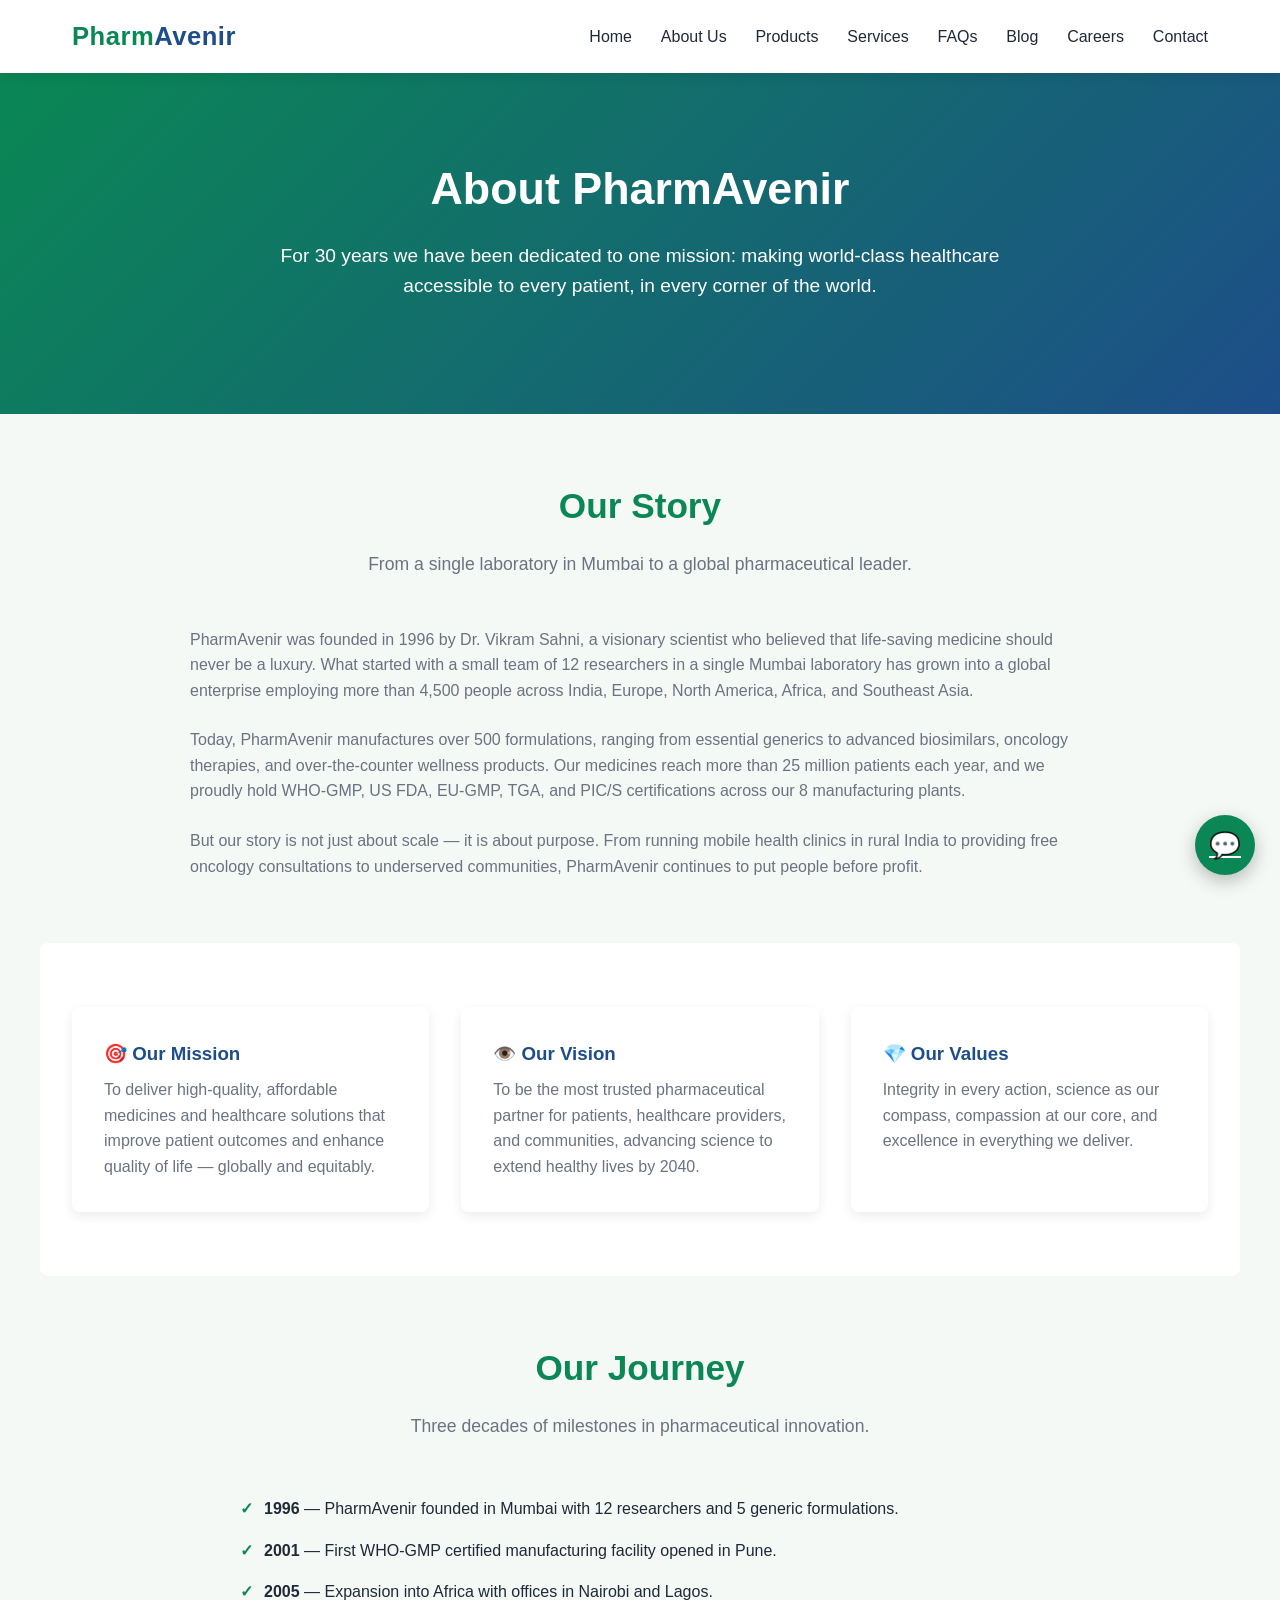
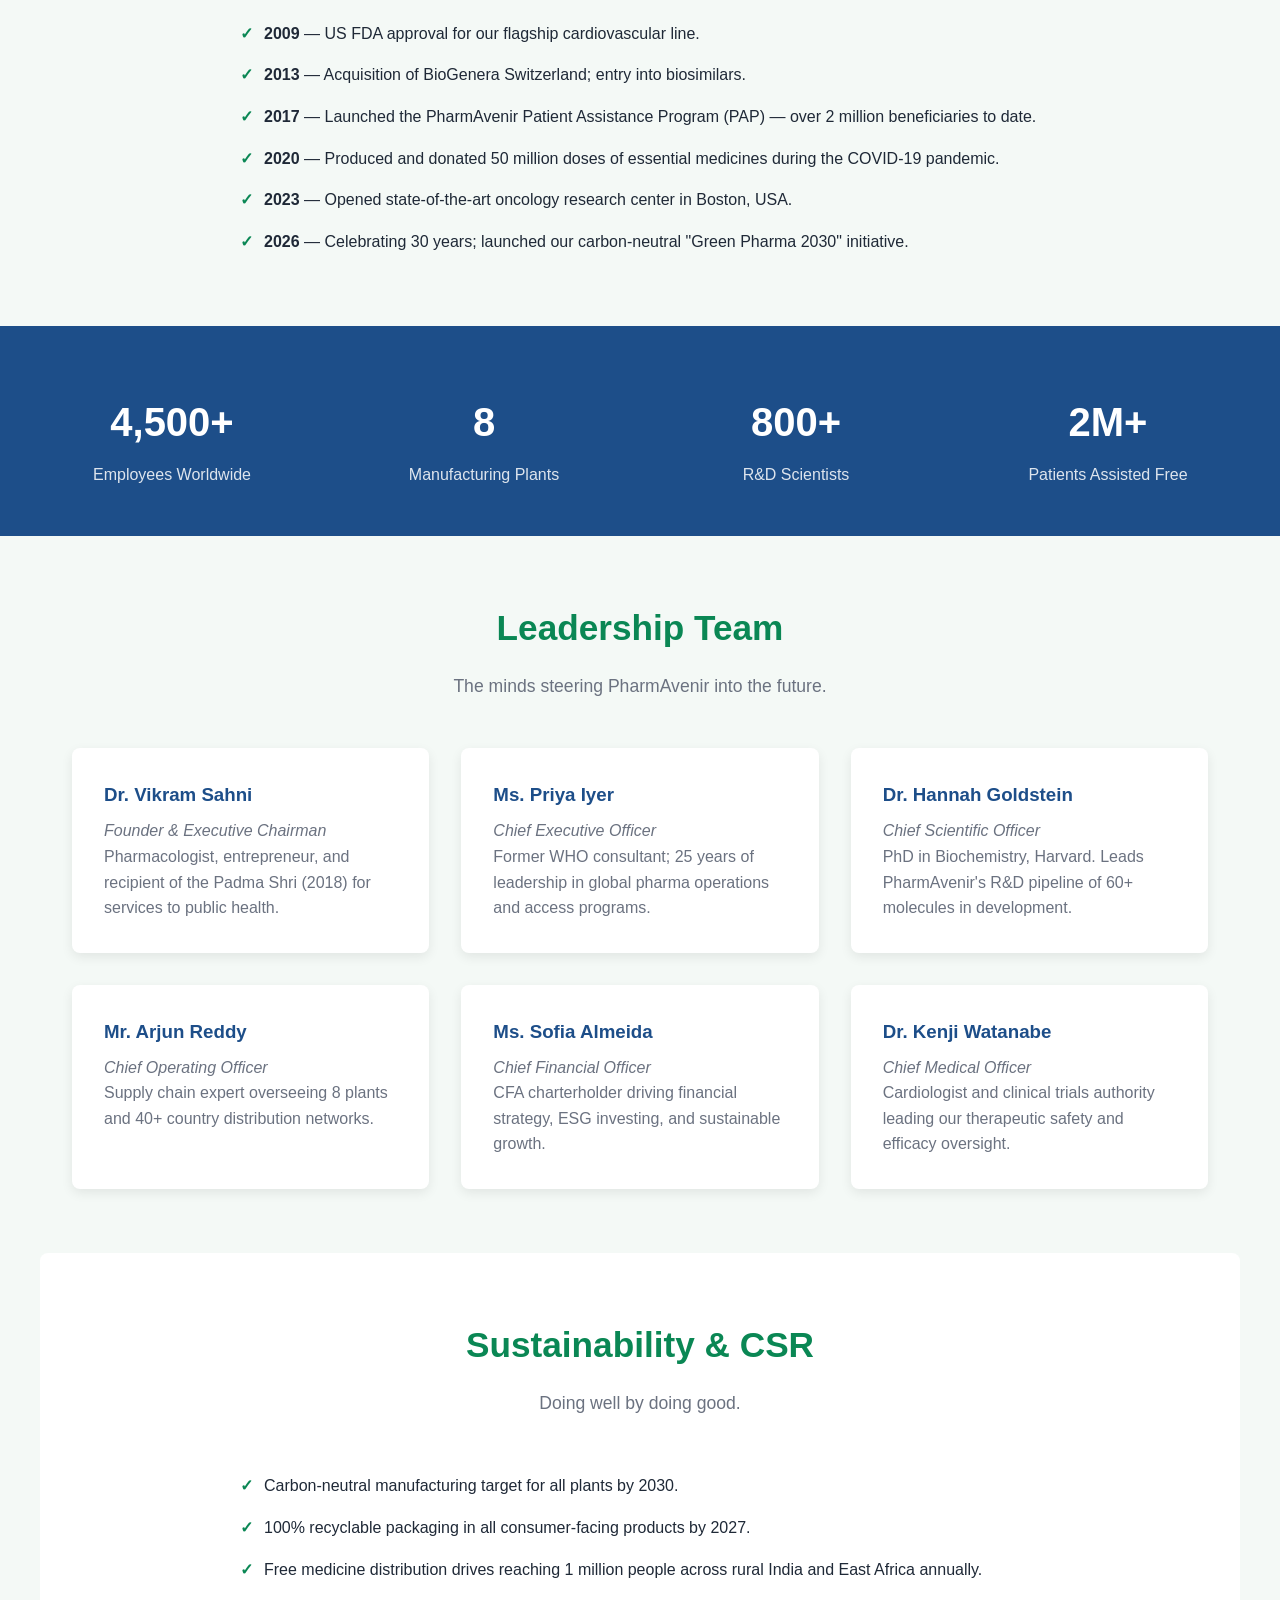
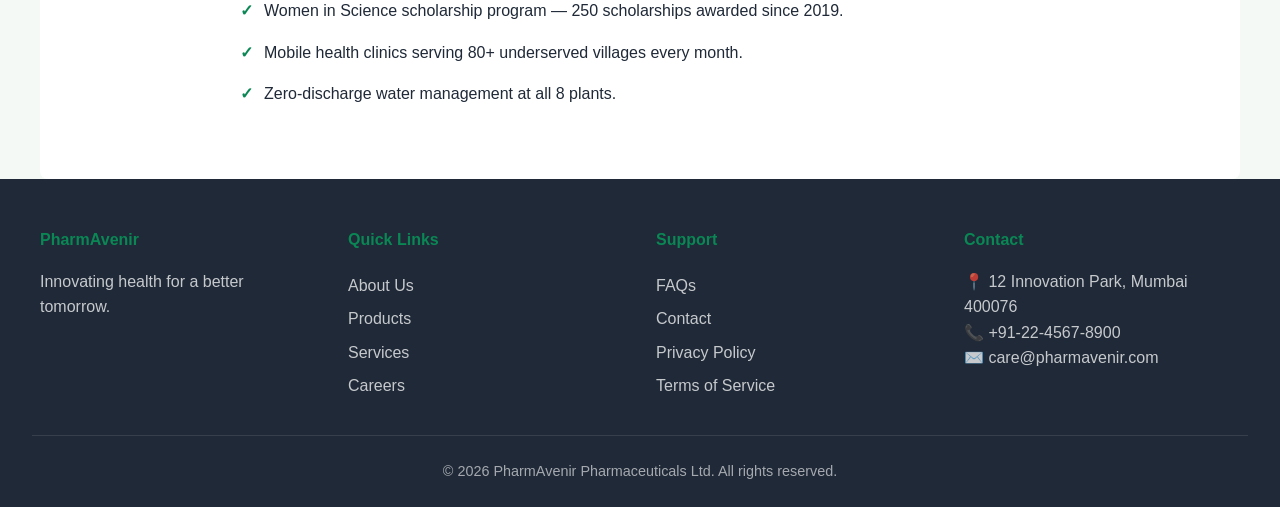
==== about.html @ 667ffffc "Initial commit: PharmAvenir website" ====
<!DOCTYPE html>
<html lang="en">
<head>
<meta charset="UTF-8">
<meta name="viewport" content="width=device-width, initial-scale=1.0">
<title>About Us — PharmAvenir</title>
<meta name="description" content="Learn about PharmAvenir's 30-year journey in pharmaceutical innovation, our mission, vision, leadership team, and commitment to global health.">
<link rel="stylesheet" href="styles.css">
</head>
<body>

<header>
  <div class="nav-container">
    <a href="index.html" class="logo">Pharm<span>Avenir</span></a>
    <nav>
      <ul>
        <li><a href="index.html">Home</a></li>
        <li><a href="about.html">About Us</a></li>
        <li><a href="products.html">Products</a></li>
        <li><a href="services.html">Services</a></li>
        <li><a href="faqs.html">FAQs</a></li>
        <li><a href="blog.html">Blog</a></li>
        <li><a href="careers.html">Careers</a></li>
        <li><a href="contact.html">Contact</a></li>
      </ul>
    </nav>
  </div>
</header>

<section class="hero">
  <h1>About PharmAvenir</h1>
  <p>For 30 years we have been dedicated to one mission: making world-class healthcare accessible to every patient, in every corner of the world.</p>
</section>

<section class="content">
  <h2>Our Story</h2>
  <p class="subtitle">From a single laboratory in Mumbai to a global pharmaceutical leader.</p>
  <p style="max-width:900px;margin:0 auto 1.5rem;color:var(--gray);">
    PharmAvenir was founded in 1996 by Dr. Vikram Sahni, a visionary scientist who believed that life-saving medicine should never be a luxury. What started with a small team of 12 researchers in a single Mumbai laboratory has grown into a global enterprise employing more than 4,500 people across India, Europe, North America, Africa, and Southeast Asia.
  </p>
  <p style="max-width:900px;margin:0 auto 1.5rem;color:var(--gray);">
    Today, PharmAvenir manufactures over 500 formulations, ranging from essential generics to advanced biosimilars, oncology therapies, and over-the-counter wellness products. Our medicines reach more than 25 million patients each year, and we proudly hold WHO-GMP, US FDA, EU-GMP, TGA, and PIC/S certifications across our 8 manufacturing plants.
  </p>
  <p style="max-width:900px;margin:0 auto;color:var(--gray);">
    But our story is not just about scale — it is about purpose. From running mobile health clinics in rural India to providing free oncology consultations to underserved communities, PharmAvenir continues to put people before profit.
  </p>
</section>

<section class="content" style="background:var(--white); border-radius:var(--radius);">
  <div class="grid">
    <div class="card">
      <h3>🎯 Our Mission</h3>
      <p>To deliver high-quality, affordable medicines and healthcare solutions that improve patient outcomes and enhance quality of life — globally and equitably.</p>
    </div>
    <div class="card">
      <h3>👁️ Our Vision</h3>
      <p>To be the most trusted pharmaceutical partner for patients, healthcare providers, and communities, advancing science to extend healthy lives by 2040.</p>
    </div>
    <div class="card">
      <h3>💎 Our Values</h3>
      <p>Integrity in every action, science as our compass, compassion at our core, and excellence in everything we deliver.</p>
    </div>
  </div>
</section>

<section class="content">
  <h2>Our Journey</h2>
  <p class="subtitle">Three decades of milestones in pharmaceutical innovation.</p>
  <ul class="styled" style="max-width:800px;margin:0 auto;">
    <li><strong>1996</strong> — PharmAvenir founded in Mumbai with 12 researchers and 5 generic formulations.</li>
    <li><strong>2001</strong> — First WHO-GMP certified manufacturing facility opened in Pune.</li>
    <li><strong>2005</strong> — Expansion into Africa with offices in Nairobi and Lagos.</li>
    <li><strong>2009</strong> — US FDA approval for our flagship cardiovascular line.</li>
    <li><strong>2013</strong> — Acquisition of BioGenera Switzerland; entry into biosimilars.</li>
    <li><strong>2017</strong> — Launched the PharmAvenir Patient Assistance Program (PAP) — over 2 million beneficiaries to date.</li>
    <li><strong>2020</strong> — Produced and donated 50 million doses of essential medicines during the COVID-19 pandemic.</li>
    <li><strong>2023</strong> — Opened state-of-the-art oncology research center in Boston, USA.</li>
    <li><strong>2026</strong> — Celebrating 30 years; launched our carbon-neutral "Green Pharma 2030" initiative.</li>
  </ul>
</section>

<section class="stats">
  <div class="grid">
    <div><h3>4,500+</h3><p>Employees Worldwide</p></div>
    <div><h3>8</h3><p>Manufacturing Plants</p></div>
    <div><h3>800+</h3><p>R&D Scientists</p></div>
    <div><h3>2M+</h3><p>Patients Assisted Free</p></div>
  </div>
</section>

<section class="content">
  <h2>Leadership Team</h2>
  <p class="subtitle">The minds steering PharmAvenir into the future.</p>
  <div class="grid">
    <div class="card">
      <h3>Dr. Vikram Sahni</h3>
      <p><em>Founder & Executive Chairman</em></p>
      <p>Pharmacologist, entrepreneur, and recipient of the Padma Shri (2018) for services to public health.</p>
    </div>
    <div class="card">
      <h3>Ms. Priya Iyer</h3>
      <p><em>Chief Executive Officer</em></p>
      <p>Former WHO consultant; 25 years of leadership in global pharma operations and access programs.</p>
    </div>
    <div class="card">
      <h3>Dr. Hannah Goldstein</h3>
      <p><em>Chief Scientific Officer</em></p>
      <p>PhD in Biochemistry, Harvard. Leads PharmAvenir's R&D pipeline of 60+ molecules in development.</p>
    </div>
    <div class="card">
      <h3>Mr. Arjun Reddy</h3>
      <p><em>Chief Operating Officer</em></p>
      <p>Supply chain expert overseeing 8 plants and 40+ country distribution networks.</p>
    </div>
    <div class="card">
      <h3>Ms. Sofia Almeida</h3>
      <p><em>Chief Financial Officer</em></p>
      <p>CFA charterholder driving financial strategy, ESG investing, and sustainable growth.</p>
    </div>
    <div class="card">
      <h3>Dr. Kenji Watanabe</h3>
      <p><em>Chief Medical Officer</em></p>
      <p>Cardiologist and clinical trials authority leading our therapeutic safety and efficacy oversight.</p>
    </div>
  </div>
</section>

<section class="content" style="background:var(--white); border-radius:var(--radius);">
  <h2>Sustainability & CSR</h2>
  <p class="subtitle">Doing well by doing good.</p>
  <ul class="styled" style="max-width:800px;margin:0 auto;">
    <li>Carbon-neutral manufacturing target for all plants by 2030.</li>
    <li>100% recyclable packaging in all consumer-facing products by 2027.</li>
    <li>Free medicine distribution drives reaching 1 million people across rural India and East Africa annually.</li>
    <li>Women in Science scholarship program — 250 scholarships awarded since 2019.</li>
    <li>Mobile health clinics serving 80+ underserved villages every month.</li>
    <li>Zero-discharge water management at all 8 plants.</li>
  </ul>
</section>

<a class="chatbot-bubble" href="#" title="Chat with PharmaBot">💬</a>

<footer>
  <div class="footer-grid">
    <div>
      <h4>PharmAvenir</h4>
      <p style="color:rgba(255,255,255,0.75);">Innovating health for a better tomorrow.</p>
    </div>
    <div>
      <h4>Quick Links</h4>
      <a href="about.html">About Us</a>
      <a href="products.html">Products</a>
      <a href="services.html">Services</a>
      <a href="careers.html">Careers</a>
    </div>
    <div>
      <h4>Support</h4>
      <a href="faqs.html">FAQs</a>
      <a href="contact.html">Contact</a>
      <a href="privacy.html">Privacy Policy</a>
      <a href="terms.html">Terms of Service</a>
    </div>
    <div>
      <h4>Contact</h4>
      <p style="color:rgba(255,255,255,0.75);">📍 12 Innovation Park, Mumbai 400076</p>
      <p style="color:rgba(255,255,255,0.75);">📞 +91-22-4567-8900</p>
      <p style="color:rgba(255,255,255,0.75);">✉️ care@pharmavenir.com</p>
    </div>
  </div>
  <div class="footer-bottom">&copy; 2026 PharmAvenir Pharmaceuticals Ltd. All rights reserved.</div>
</footer>

</body>
</html>
---- styles.css ----
/* ================================
   PharmAvenir — Global Stylesheet
   ================================ */

* { margin: 0; padding: 0; box-sizing: border-box; }

:root {
  --primary: #0a8754;
  --primary-dark: #066a40;
  --accent: #1d4e89;
  --light: #f4f9f6;
  --gray: #6b7280;
  --dark: #1f2937;
  --white: #ffffff;
  --shadow: 0 4px 12px rgba(0, 0, 0, 0.08);
  --radius: 8px;
}

body {
  font-family: 'Segoe UI', Tahoma, Geneva, Verdana, sans-serif;
  line-height: 1.6;
  color: var(--dark);
  background: var(--light);
}

/* ===== Header & Navigation ===== */
header {
  background: var(--white);
  box-shadow: var(--shadow);
  position: sticky;
  top: 0;
  z-index: 100;
}
.nav-container {
  max-width: 1200px;
  margin: 0 auto;
  padding: 1rem 2rem;
  display: flex;
  justify-content: space-between;
  align-items: center;
  flex-wrap: wrap;
}
.logo {
  font-size: 1.6rem;
  font-weight: 700;
  color: var(--primary);
  text-decoration: none;
  letter-spacing: 0.5px;
}
.logo span { color: var(--accent); }
nav ul {
  list-style: none;
  display: flex;
  gap: 1.8rem;
  flex-wrap: wrap;
}
nav a {
  text-decoration: none;
  color: var(--dark);
  font-weight: 500;
  transition: color 0.3s;
}
nav a:hover { color: var(--primary); }

/* ===== Hero Section ===== */
.hero {
  background: linear-gradient(135deg, var(--primary) 0%, var(--accent) 100%);
  color: var(--white);
  padding: 5rem 2rem;
  text-align: center;
}
.hero h1 {
  font-size: 2.8rem;
  margin-bottom: 1rem;
}
.hero p {
  font-size: 1.2rem;
  max-width: 750px;
  margin: 0 auto 2rem;
}
.btn {
  display: inline-block;
  padding: 0.85rem 2rem;
  background: var(--white);
  color: var(--primary);
  border-radius: var(--radius);
  text-decoration: none;
  font-weight: 600;
  transition: transform 0.3s, box-shadow 0.3s;
  border: none;
  cursor: pointer;
}
.btn:hover {
  transform: translateY(-3px);
  box-shadow: 0 8px 20px rgba(0,0,0,0.2);
}
.btn-primary {
  background: var(--primary);
  color: var(--white);
}
.btn-primary:hover { background: var(--primary-dark); }

/* ===== Sections ===== */
section.content {
  max-width: 1200px;
  margin: 0 auto;
  padding: 4rem 2rem;
}
h2 {
  font-size: 2.2rem;
  color: var(--primary);
  margin-bottom: 1rem;
  text-align: center;
}
h3 { color: var(--accent); margin: 1rem 0 0.5rem; }
.subtitle {
  text-align: center;
  color: var(--gray);
  font-size: 1.1rem;
  margin-bottom: 3rem;
}

/* ===== Card Grid ===== */
.grid {
  display: grid;
  grid-template-columns: repeat(auto-fit, minmax(280px, 1fr));
  gap: 2rem;
}
.card {
  background: var(--white);
  padding: 2rem;
  border-radius: var(--radius);
  box-shadow: var(--shadow);
  transition: transform 0.3s, box-shadow 0.3s;
}
.card:hover {
  transform: translateY(-5px);
  box-shadow: 0 10px 25px rgba(0,0,0,0.12);
}
.card .icon {
  font-size: 2.5rem;
  margin-bottom: 1rem;
}
.card h3 { margin-top: 0; }
.card p { color: var(--gray); }

/* ===== Lists ===== */
ul.styled {
  list-style: none;
  padding-left: 0;
}
ul.styled li {
  padding: 0.5rem 0 0.5rem 1.5rem;
  position: relative;
}
ul.styled li::before {
  content: "✓";
  color: var(--primary);
  font-weight: bold;
  position: absolute;
  left: 0;
}

/* ===== FAQ ===== */
.faq-item {
  background: var(--white);
  margin-bottom: 1rem;
  padding: 1.5rem 2rem;
  border-radius: var(--radius);
  border-left: 4px solid var(--primary);
  box-shadow: var(--shadow);
}
.faq-item h3 {
  color: var(--accent);
  margin-bottom: 0.5rem;
}

/* ===== Forms ===== */
.form-container {
  max-width: 700px;
  margin: 0 auto;
  background: var(--white);
  padding: 2.5rem;
  border-radius: var(--radius);
  box-shadow: var(--shadow);
}
.form-group {
  margin-bottom: 1.2rem;
}
label {
  display: block;
  font-weight: 600;
  margin-bottom: 0.4rem;
  color: var(--dark);
}
input, textarea, select {
  width: 100%;
  padding: 0.75rem;
  border: 1px solid #d1d5db;
  border-radius: var(--radius);
  font-size: 1rem;
  font-family: inherit;
}
textarea { resize: vertical; min-height: 120px; }
input:focus, textarea:focus, select:focus {
  outline: none;
  border-color: var(--primary);
  box-shadow: 0 0 0 3px rgba(10,135,84,0.1);
}

/* ===== Two Column ===== */
.two-col {
  display: grid;
  grid-template-columns: 1fr 1fr;
  gap: 3rem;
  align-items: center;
}
.two-col p { margin-bottom: 1rem; color: var(--gray); }

/* ===== Stats Banner ===== */
.stats {
  background: var(--accent);
  color: var(--white);
  padding: 3rem 2rem;
}
.stats .grid { text-align: center; }
.stats h3 {
  font-size: 2.5rem;
  color: var(--white);
}
.stats p { color: rgba(255,255,255,0.85); }

/* ===== Footer ===== */
footer {
  background: var(--dark);
  color: var(--white);
  padding: 3rem 2rem 1.5rem;
}
.footer-grid {
  max-width: 1200px;
  margin: 0 auto;
  display: grid;
  grid-template-columns: repeat(auto-fit, minmax(200px, 1fr));
  gap: 2rem;
  margin-bottom: 2rem;
}
.footer-grid h4 {
  color: var(--primary);
  margin-bottom: 1rem;
}
.footer-grid a {
  color: rgba(255,255,255,0.75);
  text-decoration: none;
  display: block;
  padding: 0.25rem 0;
}
.footer-grid a:hover { color: var(--white); }
.footer-bottom {
  border-top: 1px solid rgba(255,255,255,0.1);
  padding-top: 1.5rem;
  text-align: center;
  color: rgba(255,255,255,0.6);
  font-size: 0.9rem;
}

/* ===== Chatbot Bubble ===== */
.chatbot-bubble {
  position: fixed;
  bottom: 25px;
  right: 25px;
  background: var(--primary);
  color: var(--white);
  width: 60px;
  height: 60px;
  border-radius: 50%;
  display: flex;
  align-items: center;
  justify-content: center;
  font-size: 1.6rem;
  cursor: pointer;
  box-shadow: 0 6px 18px rgba(0,0,0,0.25);
  z-index: 999;
  transition: transform 0.3s;
}
.chatbot-bubble:hover { transform: scale(1.1); }

/* ===== Tables ===== */
table {
  width: 100%;
  border-collapse: collapse;
  background: var(--white);
  border-radius: var(--radius);
  overflow: hidden;
  box-shadow: var(--shadow);
}
th, td {
  padding: 1rem;
  text-align: left;
  border-bottom: 1px solid #e5e7eb;
}
th { background: var(--primary); color: var(--white); }

/* ===== Responsive ===== */
@media (max-width: 768px) {
  .hero h1 { font-size: 2rem; }
  .two-col { grid-template-columns: 1fr; }
  nav ul { gap: 1rem; font-size: 0.95rem; }
  .nav-container { padding: 1rem; }
}
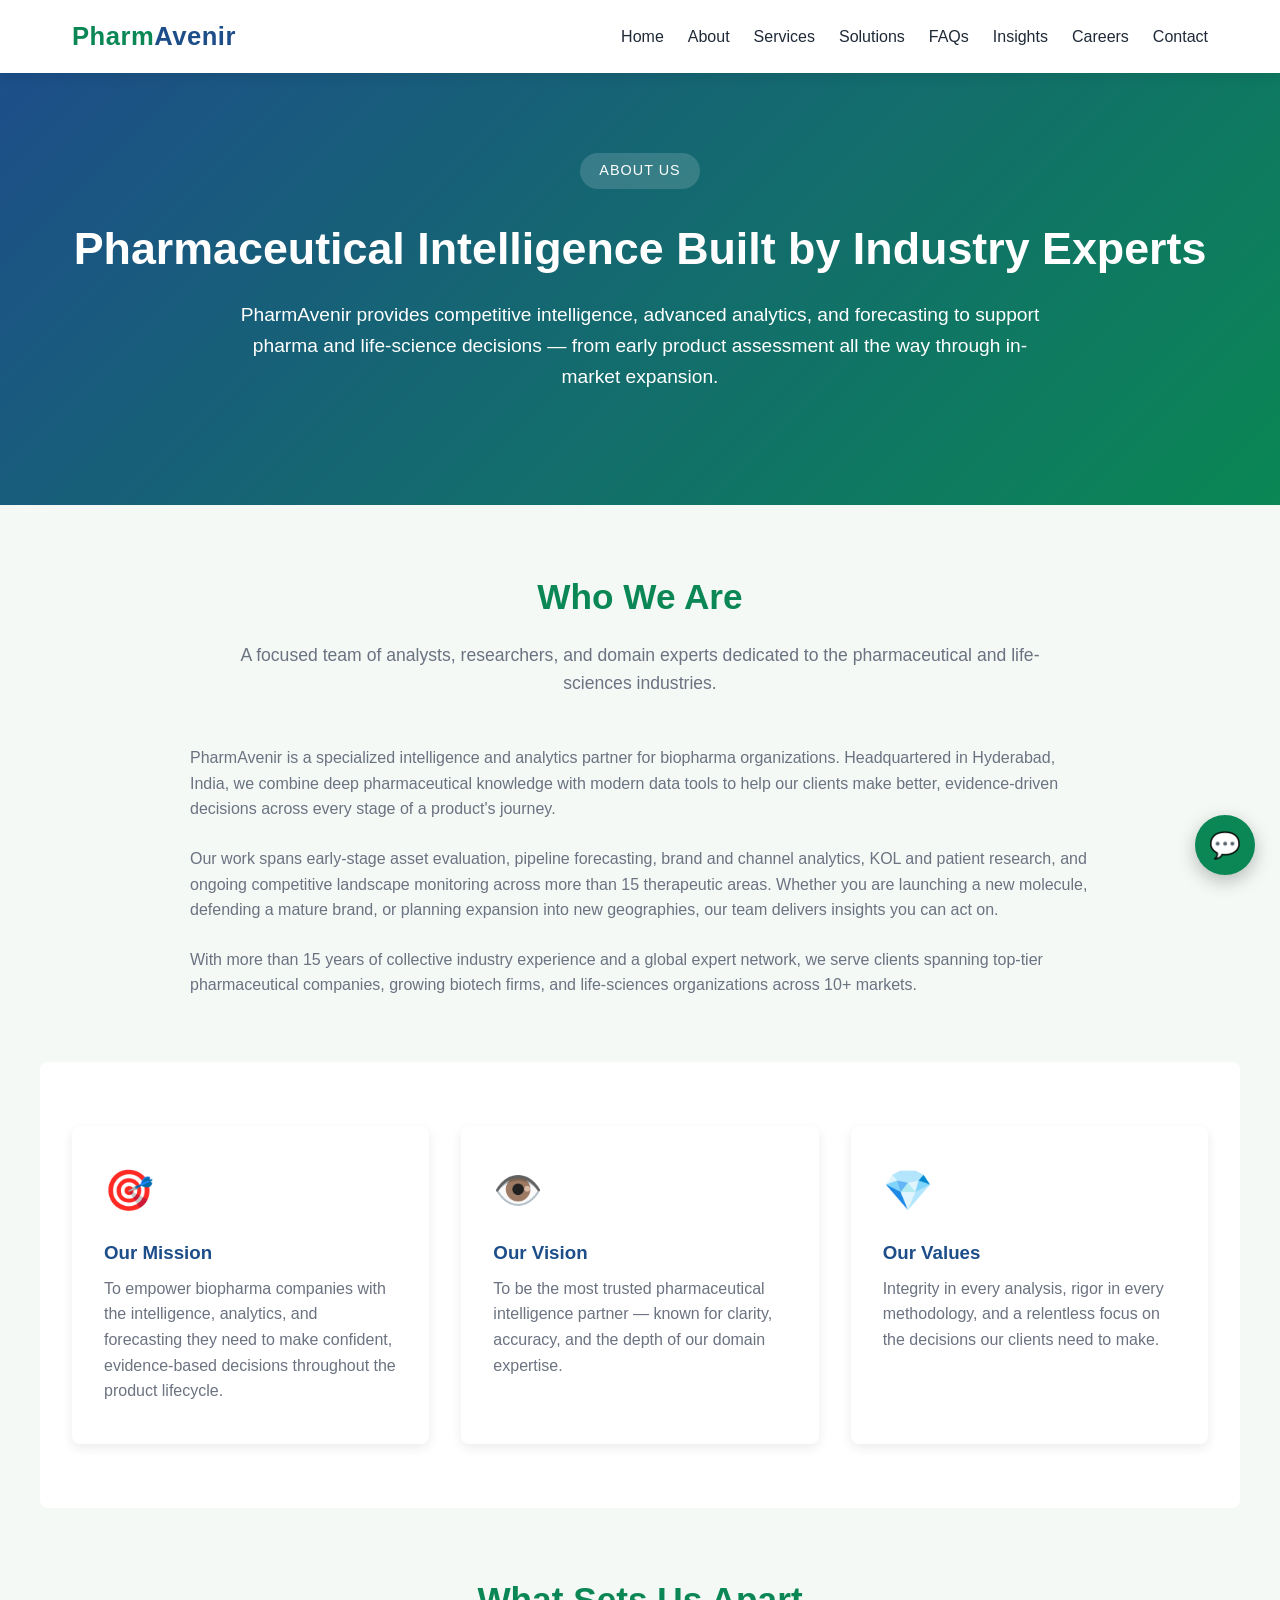
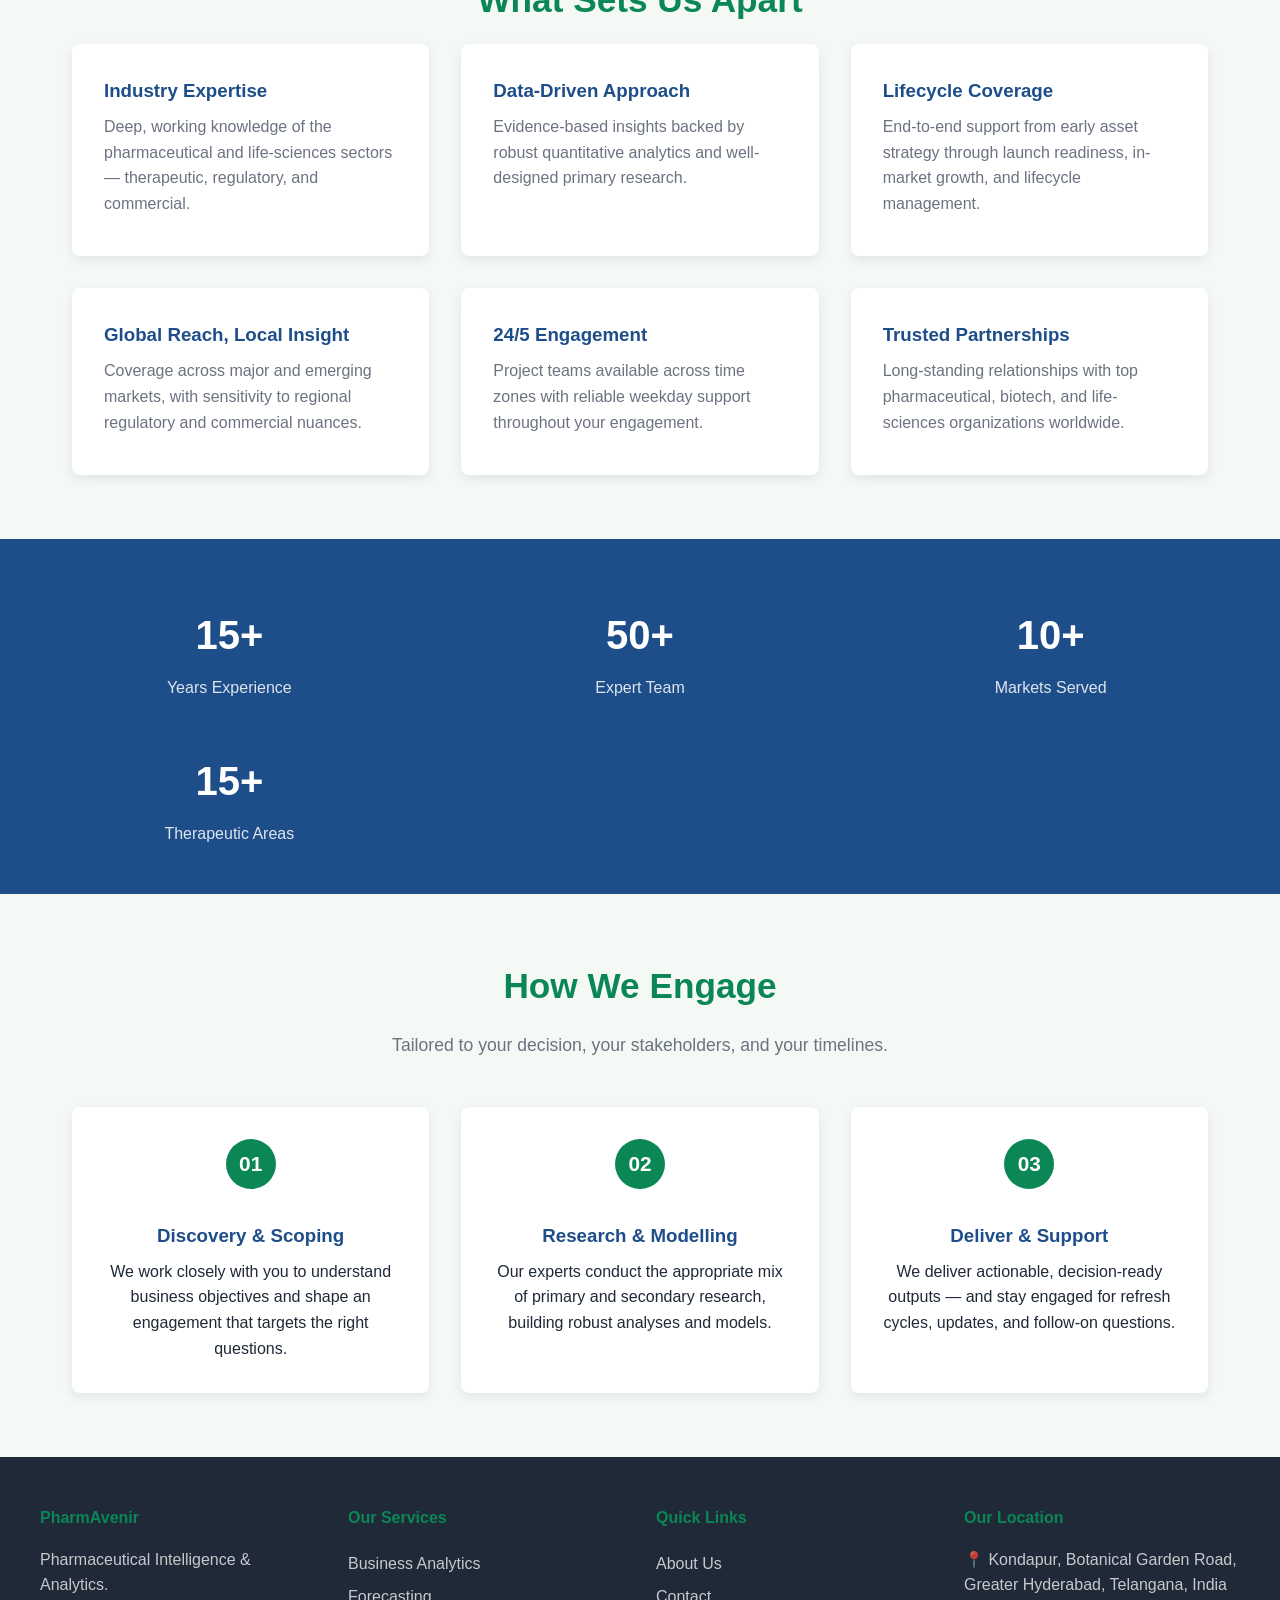
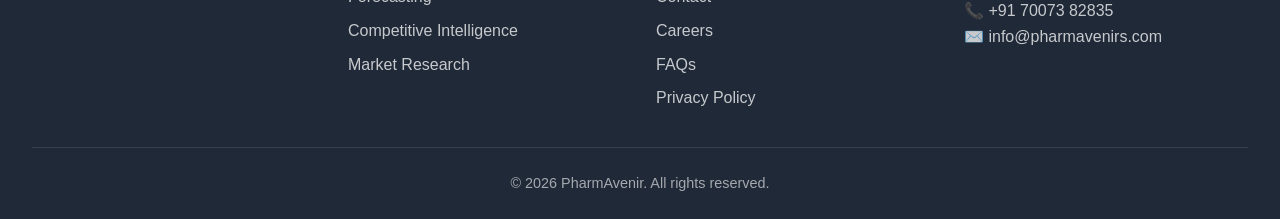
==== commit d4525f28: "Update website with final content" ====
--- a/about.html
+++ b/about.html
@@ -4,7 +4,7 @@
 <meta charset="UTF-8">
 <meta name="viewport" content="width=device-width, initial-scale=1.0">
 <title>About Us — PharmAvenir</title>
-<meta name="description" content="Learn about PharmAvenir's 30-year journey in pharmaceutical innovation, our mission, vision, leadership team, and commitment to global health.">
+<meta name="description" content="PharmAvenir is a pharmaceutical intelligence and analytics consultancy headquartered in Hyderabad, India, supporting biopharma decisions across the product lifecycle.">
 <link rel="stylesheet" href="styles.css">
 </head>
 <body>
@@ -15,11 +15,11 @@
     <nav>
       <ul>
         <li><a href="index.html">Home</a></li>
-        <li><a href="about.html">About Us</a></li>
-        <li><a href="products.html">Products</a></li>
+        <li><a href="about.html">About</a></li>
         <li><a href="services.html">Services</a></li>
+        <li><a href="products.html">Solutions</a></li>
         <li><a href="faqs.html">FAQs</a></li>
-        <li><a href="blog.html">Blog</a></li>
+        <li><a href="blog.html">Insights</a></li>
         <li><a href="careers.html">Careers</a></li>
         <li><a href="contact.html">Contact</a></li>
       </ul>
@@ -28,146 +28,116 @@
 </header>
 
 <section class="hero">
-  <h1>About PharmAvenir</h1>
-  <p>For 30 years we have been dedicated to one mission: making world-class healthcare accessible to every patient, in every corner of the world.</p>
+  <span class="tag">ABOUT US</span>
+  <h1>Pharmaceutical Intelligence Built by Industry Experts</h1>
+  <p>PharmAvenir provides competitive intelligence, advanced analytics, and forecasting to support pharma and life-science decisions — from early product assessment all the way through in-market expansion.</p>
 </section>
 
 <section class="content">
-  <h2>Our Story</h2>
-  <p class="subtitle">From a single laboratory in Mumbai to a global pharmaceutical leader.</p>
+  <h2>Who We Are</h2>
+  <p class="subtitle">A focused team of analysts, researchers, and domain experts dedicated to the pharmaceutical and life-sciences industries.</p>
   <p style="max-width:900px;margin:0 auto 1.5rem;color:var(--gray);">
-    PharmAvenir was founded in 1996 by Dr. Vikram Sahni, a visionary scientist who believed that life-saving medicine should never be a luxury. What started with a small team of 12 researchers in a single Mumbai laboratory has grown into a global enterprise employing more than 4,500 people across India, Europe, North America, Africa, and Southeast Asia.
+    PharmAvenir is a specialized intelligence and analytics partner for biopharma organizations. Headquartered in Hyderabad, India, we combine deep pharmaceutical knowledge with modern data tools to help our clients make better, evidence-driven decisions across every stage of a product's journey.
   </p>
   <p style="max-width:900px;margin:0 auto 1.5rem;color:var(--gray);">
-    Today, PharmAvenir manufactures over 500 formulations, ranging from essential generics to advanced biosimilars, oncology therapies, and over-the-counter wellness products. Our medicines reach more than 25 million patients each year, and we proudly hold WHO-GMP, US FDA, EU-GMP, TGA, and PIC/S certifications across our 8 manufacturing plants.
+    Our work spans early-stage asset evaluation, pipeline forecasting, brand and channel analytics, KOL and patient research, and ongoing competitive landscape monitoring across more than 15 therapeutic areas. Whether you are launching a new molecule, defending a mature brand, or planning expansion into new geographies, our team delivers insights you can act on.
   </p>
   <p style="max-width:900px;margin:0 auto;color:var(--gray);">
-    But our story is not just about scale — it is about purpose. From running mobile health clinics in rural India to providing free oncology consultations to underserved communities, PharmAvenir continues to put people before profit.
+    With more than 15 years of collective industry experience and a global expert network, we serve clients spanning top-tier pharmaceutical companies, growing biotech firms, and life-sciences organizations across 10+ markets.
   </p>
 </section>
 
 <section class="content" style="background:var(--white); border-radius:var(--radius);">
   <div class="grid">
     <div class="card">
-      <h3>🎯 Our Mission</h3>
-      <p>To deliver high-quality, affordable medicines and healthcare solutions that improve patient outcomes and enhance quality of life — globally and equitably.</p>
+      <div class="icon">🎯</div>
+      <h3>Our Mission</h3>
+      <p>To empower biopharma companies with the intelligence, analytics, and forecasting they need to make confident, evidence-based decisions throughout the product lifecycle.</p>
     </div>
     <div class="card">
-      <h3>👁️ Our Vision</h3>
-      <p>To be the most trusted pharmaceutical partner for patients, healthcare providers, and communities, advancing science to extend healthy lives by 2040.</p>
+      <div class="icon">👁️</div>
+      <h3>Our Vision</h3>
+      <p>To be the most trusted pharmaceutical intelligence partner — known for clarity, accuracy, and the depth of our domain expertise.</p>
     </div>
     <div class="card">
-      <h3>💎 Our Values</h3>
-      <p>Integrity in every action, science as our compass, compassion at our core, and excellence in everything we deliver.</p>
+      <div class="icon">💎</div>
+      <h3>Our Values</h3>
+      <p>Integrity in every analysis, rigor in every methodology, and a relentless focus on the decisions our clients need to make.</p>
     </div>
   </div>
 </section>
 
 <section class="content">
-  <h2>Our Journey</h2>
-  <p class="subtitle">Three decades of milestones in pharmaceutical innovation.</p>
-  <ul class="styled" style="max-width:800px;margin:0 auto;">
-    <li><strong>1996</strong> — PharmAvenir founded in Mumbai with 12 researchers and 5 generic formulations.</li>
-    <li><strong>2001</strong> — First WHO-GMP certified manufacturing facility opened in Pune.</li>
-    <li><strong>2005</strong> — Expansion into Africa with offices in Nairobi and Lagos.</li>
-    <li><strong>2009</strong> — US FDA approval for our flagship cardiovascular line.</li>
-    <li><strong>2013</strong> — Acquisition of BioGenera Switzerland; entry into biosimilars.</li>
-    <li><strong>2017</strong> — Launched the PharmAvenir Patient Assistance Program (PAP) — over 2 million beneficiaries to date.</li>
-    <li><strong>2020</strong> — Produced and donated 50 million doses of essential medicines during the COVID-19 pandemic.</li>
-    <li><strong>2023</strong> — Opened state-of-the-art oncology research center in Boston, USA.</li>
-    <li><strong>2026</strong> — Celebrating 30 years; launched our carbon-neutral "Green Pharma 2030" initiative.</li>
-  </ul>
+  <h2>What Sets Us Apart</h2>
+  <div class="grid">
+    <div class="card">
+      <h3>Industry Expertise</h3>
+      <p>Deep, working knowledge of the pharmaceutical and life-sciences sectors — therapeutic, regulatory, and commercial.</p>
+    </div>
+    <div class="card">
+      <h3>Data-Driven Approach</h3>
+      <p>Evidence-based insights backed by robust quantitative analytics and well-designed primary research.</p>
+    </div>
+    <div class="card">
+      <h3>Lifecycle Coverage</h3>
+      <p>End-to-end support from early asset strategy through launch readiness, in-market growth, and lifecycle management.</p>
+    </div>
+    <div class="card">
+      <h3>Global Reach, Local Insight</h3>
+      <p>Coverage across major and emerging markets, with sensitivity to regional regulatory and commercial nuances.</p>
+    </div>
+    <div class="card">
+      <h3>24/5 Engagement</h3>
+      <p>Project teams available across time zones with reliable weekday support throughout your engagement.</p>
+    </div>
+    <div class="card">
+      <h3>Trusted Partnerships</h3>
+      <p>Long-standing relationships with top pharmaceutical, biotech, and life-sciences organizations worldwide.</p>
+    </div>
+  </div>
 </section>
 
 <section class="stats">
   <div class="grid">
-    <div><h3>4,500+</h3><p>Employees Worldwide</p></div>
-    <div><h3>8</h3><p>Manufacturing Plants</p></div>
-    <div><h3>800+</h3><p>R&D Scientists</p></div>
-    <div><h3>2M+</h3><p>Patients Assisted Free</p></div>
+    <div><h3>15+</h3><p>Years Experience</p></div>
+    <div><h3>50+</h3><p>Expert Team</p></div>
+    <div><h3>10+</h3><p>Markets Served</p></div>
+    <div><h3>15+</h3><p>Therapeutic Areas</p></div>
   </div>
 </section>
 
 <section class="content">
-  <h2>Leadership Team</h2>
-  <p class="subtitle">The minds steering PharmAvenir into the future.</p>
-  <div class="grid">
-    <div class="card">
-      <h3>Dr. Vikram Sahni</h3>
-      <p><em>Founder & Executive Chairman</em></p>
-      <p>Pharmacologist, entrepreneur, and recipient of the Padma Shri (2018) for services to public health.</p>
+  <h2>How We Engage</h2>
+  <p class="subtitle">Tailored to your decision, your stakeholders, and your timelines.</p>
+  <div class="process">
+    <div class="step">
+      <div class="num">01</div>
+      <h3>Discovery & Scoping</h3>
+      <p>We work closely with you to understand business objectives and shape an engagement that targets the right questions.</p>
     </div>
-    <div class="card">
-      <h3>Ms. Priya Iyer</h3>
-      <p><em>Chief Executive Officer</em></p>
-      <p>Former WHO consultant; 25 years of leadership in global pharma operations and access programs.</p>
+    <div class="step">
+      <div class="num">02</div>
+      <h3>Research & Modelling</h3>
+      <p>Our experts conduct the appropriate mix of primary and secondary research, building robust analyses and models.</p>
     </div>
-    <div class="card">
-      <h3>Dr. Hannah Goldstein</h3>
-      <p><em>Chief Scientific Officer</em></p>
-      <p>PhD in Biochemistry, Harvard. Leads PharmAvenir's R&D pipeline of 60+ molecules in development.</p>
-    </div>
-    <div class="card">
-      <h3>Mr. Arjun Reddy</h3>
-      <p><em>Chief Operating Officer</em></p>
-      <p>Supply chain expert overseeing 8 plants and 40+ country distribution networks.</p>
-    </div>
-    <div class="card">
-      <h3>Ms. Sofia Almeida</h3>
-      <p><em>Chief Financial Officer</em></p>
-      <p>CFA charterholder driving financial strategy, ESG investing, and sustainable growth.</p>
-    </div>
-    <div class="card">
-      <h3>Dr. Kenji Watanabe</h3>
-      <p><em>Chief Medical Officer</em></p>
-      <p>Cardiologist and clinical trials authority leading our therapeutic safety and efficacy oversight.</p>
+    <div class="step">
+      <div class="num">03</div>
+      <h3>Deliver & Support</h3>
+      <p>We deliver actionable, decision-ready outputs — and stay engaged for refresh cycles, updates, and follow-on questions.</p>
     </div>
   </div>
-</section>
-
-<section class="content" style="background:var(--white); border-radius:var(--radius);">
-  <h2>Sustainability & CSR</h2>
-  <p class="subtitle">Doing well by doing good.</p>
-  <ul class="styled" style="max-width:800px;margin:0 auto;">
-    <li>Carbon-neutral manufacturing target for all plants by 2030.</li>
-    <li>100% recyclable packaging in all consumer-facing products by 2027.</li>
-    <li>Free medicine distribution drives reaching 1 million people across rural India and East Africa annually.</li>
-    <li>Women in Science scholarship program — 250 scholarships awarded since 2019.</li>
-    <li>Mobile health clinics serving 80+ underserved villages every month.</li>
-    <li>Zero-discharge water management at all 8 plants.</li>
-  </ul>
 </section>
 
 <a class="chatbot-bubble" href="#" title="Chat with PharmaBot">💬</a>
 
 <footer>
   <div class="footer-grid">
-    <div>
-      <h4>PharmAvenir</h4>
-      <p style="color:rgba(255,255,255,0.75);">Innovating health for a better tomorrow.</p>
-    </div>
-    <div>
-      <h4>Quick Links</h4>
-      <a href="about.html">About Us</a>
-      <a href="products.html">Products</a>
-      <a href="services.html">Services</a>
-      <a href="careers.html">Careers</a>
-    </div>
-    <div>
-      <h4>Support</h4>
-      <a href="faqs.html">FAQs</a>
-      <a href="contact.html">Contact</a>
-      <a href="privacy.html">Privacy Policy</a>
-      <a href="terms.html">Terms of Service</a>
-    </div>
-    <div>
-      <h4>Contact</h4>
-      <p style="color:rgba(255,255,255,0.75);">📍 12 Innovation Park, Mumbai 400076</p>
-      <p style="color:rgba(255,255,255,0.75);">📞 +91-22-4567-8900</p>
-      <p style="color:rgba(255,255,255,0.75);">✉️ care@pharmavenir.com</p>
-    </div>
+    <div><h4>PharmAvenir</h4><p style="color:rgba(255,255,255,0.75);">Pharmaceutical Intelligence & Analytics.</p></div>
+    <div><h4>Our Services</h4><a href="services.html">Business Analytics</a><a href="services.html">Forecasting</a><a href="services.html">Competitive Intelligence</a><a href="services.html">Market Research</a></div>
+    <div><h4>Quick Links</h4><a href="about.html">About Us</a><a href="contact.html">Contact</a><a href="careers.html">Careers</a><a href="faqs.html">FAQs</a><a href="privacy.html">Privacy Policy</a></div>
+    <div><h4>Our Location</h4><p style="color:rgba(255,255,255,0.75);">📍 Kondapur, Botanical Garden Road,<br>Greater Hyderabad, Telangana, India</p><p style="color:rgba(255,255,255,0.75);">📞 +91 70073 82835</p><p style="color:rgba(255,255,255,0.75);">✉️ info@pharmavenirs.com</p></div>
   </div>
-  <div class="footer-bottom">&copy; 2026 PharmAvenir Pharmaceuticals Ltd. All rights reserved.</div>
+  <div class="footer-bottom">&copy; 2026 PharmAvenir. All rights reserved.</div>
 </footer>
 
 </body>
--- a/styles.css
+++ b/styles.css
@@ -1,5 +1,6 @@
 /* ================================
-   PharmAvenir — Global Stylesheet
+   PharmAvenir — Pharmaceutical Intelligence & Analytics
+   Global Stylesheet
    ================================ */
 
 * { margin: 0; padding: 0; box-sizing: border-box; }
@@ -8,6 +9,7 @@
   --primary: #0a8754;
   --primary-dark: #066a40;
   --accent: #1d4e89;
+  --accent-light: #3a73b4;
   --light: #f4f9f6;
   --gray: #6b7280;
   --dark: #1f2937;
@@ -51,7 +53,7 @@
 nav ul {
   list-style: none;
   display: flex;
-  gap: 1.8rem;
+  gap: 1.5rem;
   flex-wrap: wrap;
 }
 nav a {
@@ -64,7 +66,7 @@
 
 /* ===== Hero Section ===== */
 .hero {
-  background: linear-gradient(135deg, var(--primary) 0%, var(--accent) 100%);
+  background: linear-gradient(135deg, var(--accent) 0%, var(--primary) 100%);
   color: var(--white);
   padding: 5rem 2rem;
   text-align: center;
@@ -73,9 +75,18 @@
   font-size: 2.8rem;
   margin-bottom: 1rem;
 }
+.hero .tag {
+  display: inline-block;
+  background: rgba(255,255,255,0.15);
+  padding: 0.4rem 1.2rem;
+  border-radius: 20px;
+  font-size: 0.9rem;
+  margin-bottom: 1.5rem;
+  letter-spacing: 1px;
+}
 .hero p {
   font-size: 1.2rem;
-  max-width: 750px;
+  max-width: 800px;
   margin: 0 auto 2rem;
 }
 .btn {
@@ -118,6 +129,9 @@
   color: var(--gray);
   font-size: 1.1rem;
   margin-bottom: 3rem;
+  max-width: 800px;
+  margin-left: auto;
+  margin-right: auto;
 }
 
 /* ===== Card Grid ===== */
@@ -142,7 +156,23 @@
   margin-bottom: 1rem;
 }
 .card h3 { margin-top: 0; }
-.card p { color: var(--gray); }
+.card p { color: var(--gray); margin-bottom: 0.5rem; }
+
+.tags {
+  display: flex;
+  flex-wrap: wrap;
+  gap: 0.5rem;
+  margin-top: 1rem;
+}
+.tags span {
+  background: var(--light);
+  color: var(--primary);
+  padding: 0.3rem 0.8rem;
+  border-radius: 20px;
+  font-size: 0.85rem;
+  font-weight: 500;
+  border: 1px solid #d4e8de;
+}
 
 /* ===== Lists ===== */
 ul.styled {
@@ -161,6 +191,34 @@
   left: 0;
 }
 
+/* ===== Process Steps ===== */
+.process {
+  display: grid;
+  grid-template-columns: repeat(auto-fit, minmax(260px, 1fr));
+  gap: 2rem;
+}
+.process .step {
+  background: var(--white);
+  padding: 2rem;
+  border-radius: var(--radius);
+  box-shadow: var(--shadow);
+  text-align: center;
+  position: relative;
+}
+.process .num {
+  background: var(--primary);
+  color: var(--white);
+  width: 50px;
+  height: 50px;
+  border-radius: 50%;
+  display: inline-flex;
+  align-items: center;
+  justify-content: center;
+  font-weight: 700;
+  font-size: 1.3rem;
+  margin-bottom: 1rem;
+}
+
 /* ===== FAQ ===== */
 .faq-item {
   background: var(--white);
@@ -184,9 +242,7 @@
   border-radius: var(--radius);
   box-shadow: var(--shadow);
 }
-.form-group {
-  margin-bottom: 1.2rem;
-}
+.form-group { margin-bottom: 1.2rem; }
 label {
   display: block;
   font-weight: 600;
@@ -208,22 +264,13 @@
   box-shadow: 0 0 0 3px rgba(10,135,84,0.1);
 }
 
-/* ===== Two Column ===== */
-.two-col {
-  display: grid;
-  grid-template-columns: 1fr 1fr;
-  gap: 3rem;
-  align-items: center;
-}
-.two-col p { margin-bottom: 1rem; color: var(--gray); }
-
 /* ===== Stats Banner ===== */
 .stats {
   background: var(--accent);
   color: var(--white);
   padding: 3rem 2rem;
 }
-.stats .grid { text-align: center; }
+.stats .grid { text-align: center; max-width: 1200px; margin: 0 auto; }
 .stats h3 {
   font-size: 2.5rem;
   color: var(--white);
@@ -281,6 +328,7 @@
   box-shadow: 0 6px 18px rgba(0,0,0,0.25);
   z-index: 999;
   transition: transform 0.3s;
+  text-decoration: none;
 }
 .chatbot-bubble:hover { transform: scale(1.1); }
 
@@ -303,7 +351,6 @@
 /* ===== Responsive ===== */
 @media (max-width: 768px) {
   .hero h1 { font-size: 2rem; }
-  .two-col { grid-template-columns: 1fr; }
-  nav ul { gap: 1rem; font-size: 0.95rem; }
+  nav ul { gap: 0.8rem; font-size: 0.9rem; }
   .nav-container { padding: 1rem; }
 }
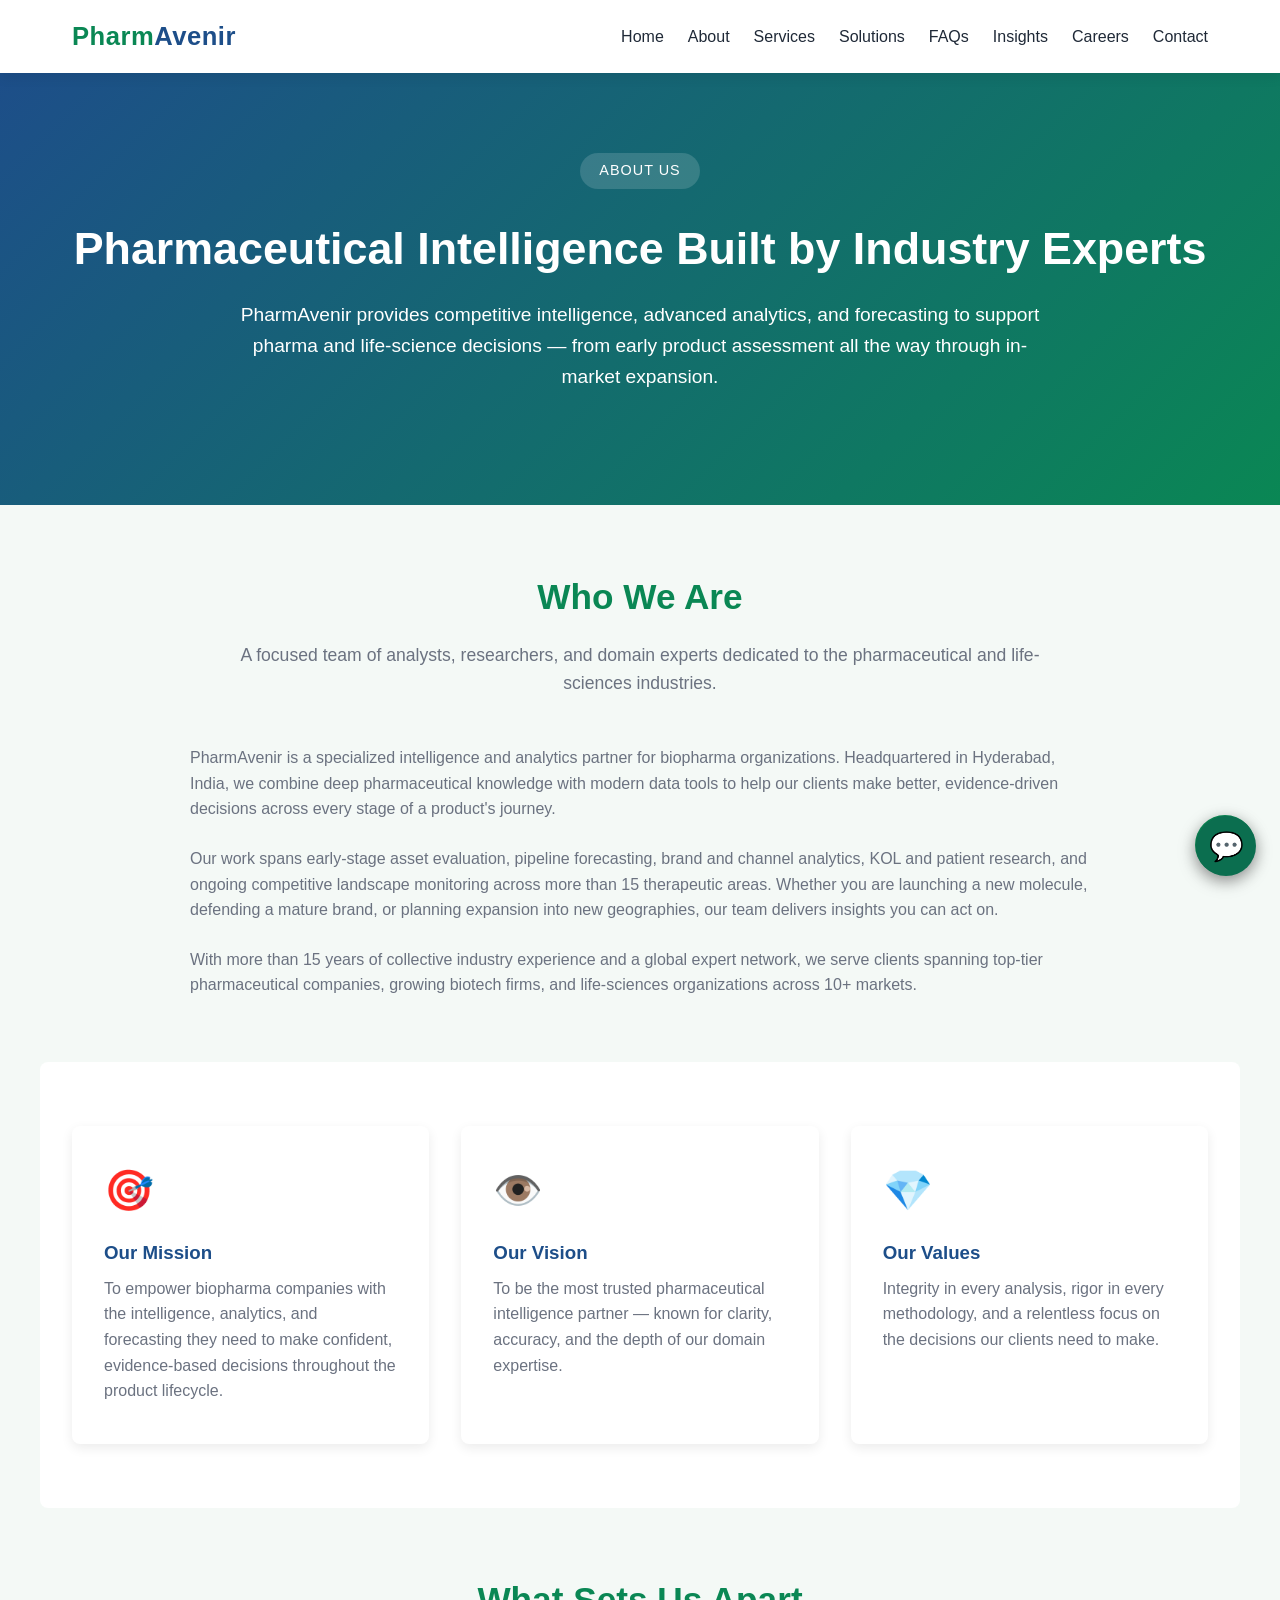
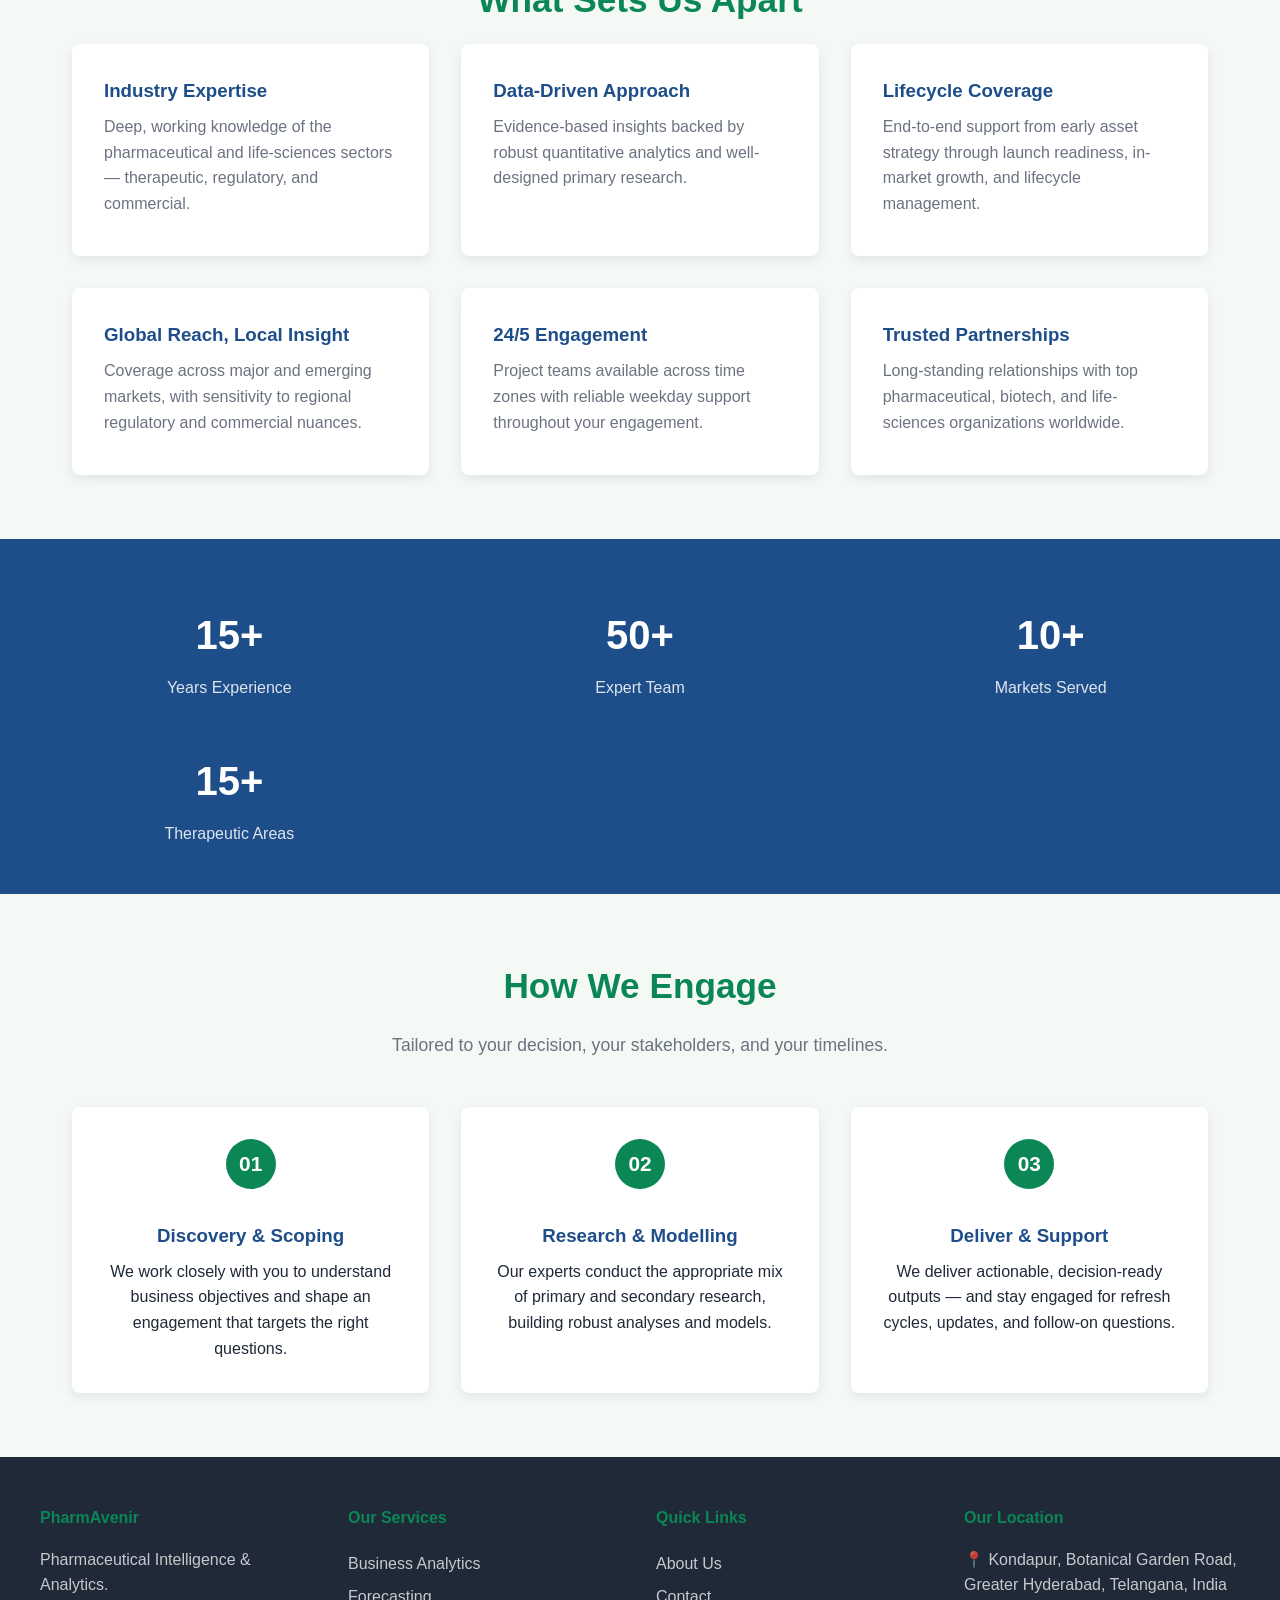
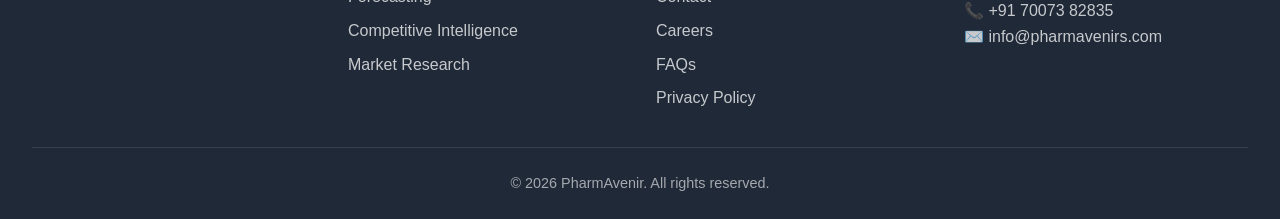
==== commit eb55a52e: "Update website with final content + chatbot widget" ====
--- a/about.html
+++ b/about.html
@@ -140,5 +140,6 @@
   <div class="footer-bottom">&copy; 2026 PharmAvenir. All rights reserved.</div>
 </footer>
 
+<script src="js/chatbot.js"></script>
 </body>
 </html>
